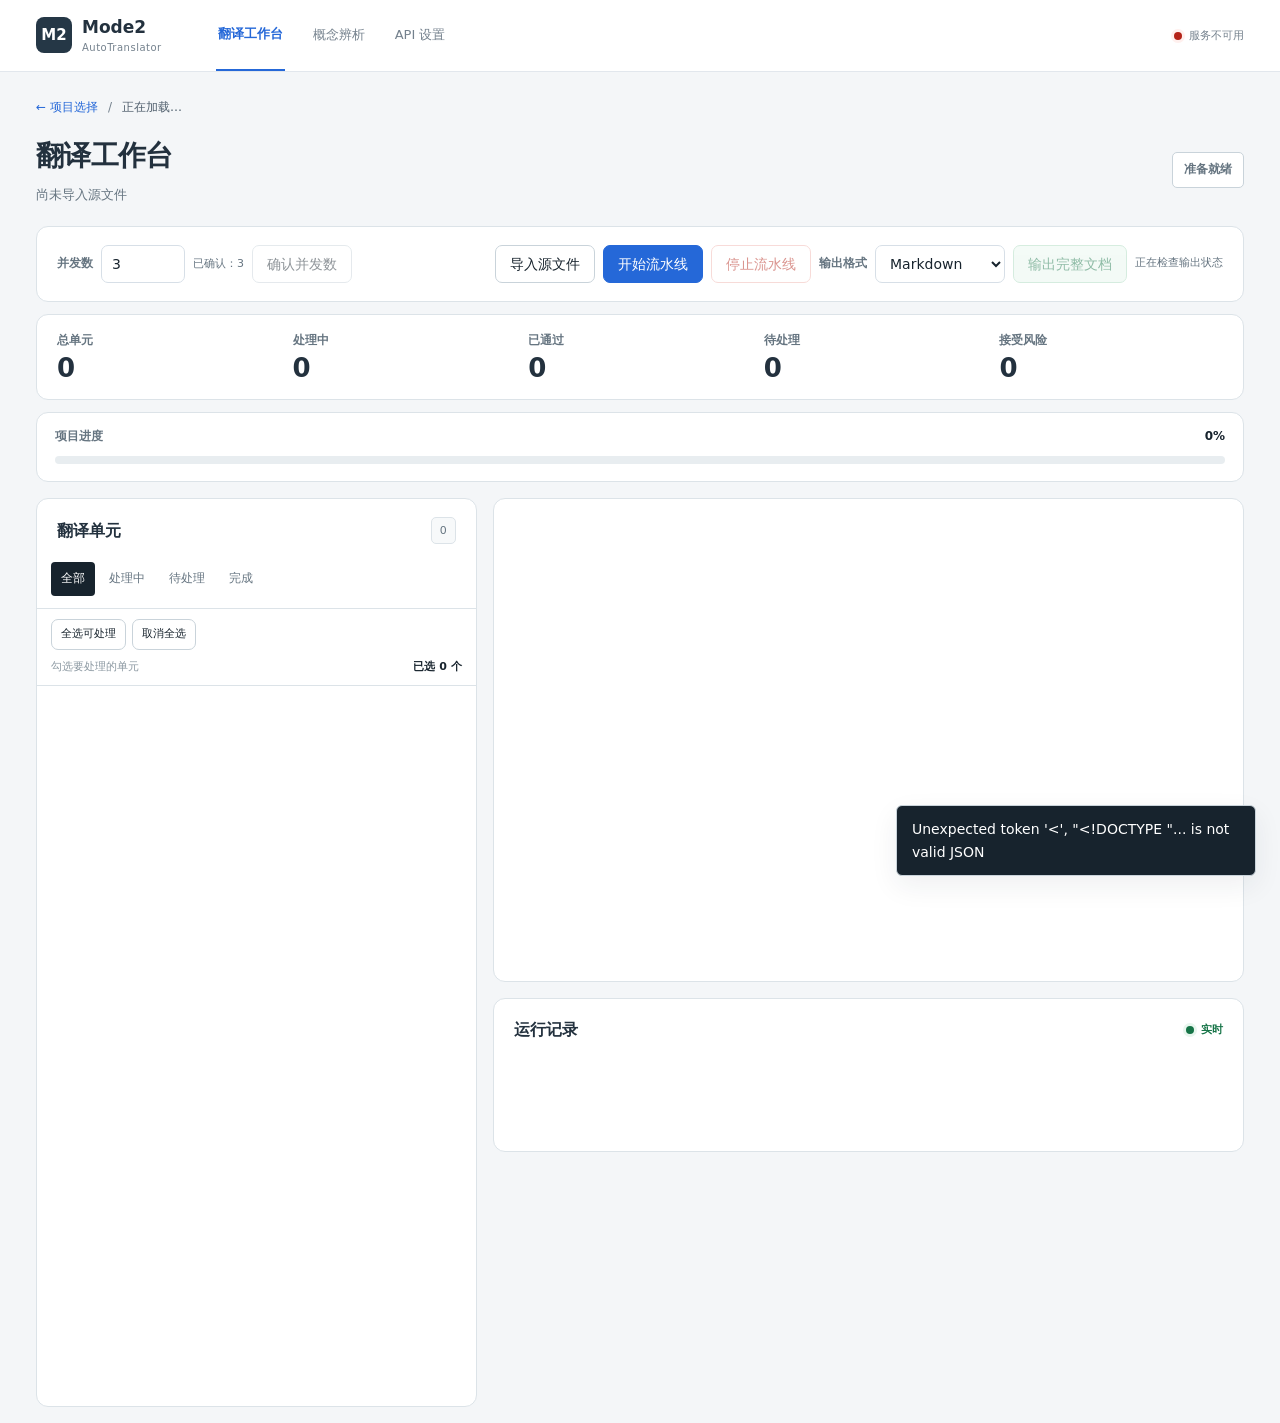
==== static/index.html @ ea9eeffa "Prepare clean public source distribution" ====
<!doctype html>
<html lang="zh-CN">
<head>
  <meta charset="utf-8">
  <meta name="viewport" content="width=device-width, initial-scale=1">
  <title>翻译工作台 · Mode2 AutoTranslator</title>
  <link rel="stylesheet" href="/static/styles.css?v=20260924-pdf-character-recovery-r1">
  <link rel="stylesheet" href="/static/shell.css?v=20260910-workbench-unify-r3">
  <script src="/static/quality.js?v=20260920-omitted-count-r1" defer></script>
  <script src="/static/app.js?v=20260924-pdf-character-recovery-r1" defer></script>
</head>
<body class="workbench-page">
  <div class="app-shell">
    <header class="topbar">
      <a class="brand" href="/" title="返回项目选择">
        <span class="brand-mark">M2</span>
        <span>Mode2<span class="brand-sub">AutoTranslator</span></span>
      </a>
      <nav class="app-nav" aria-label="工作区导航">
        <a id="workbenchNavLink" class="active" aria-current="page" href="/editor">翻译工作台</a>
        <a id="qualityEntryLink" href="/quality">概念辨析</a>
        <a href="/settings">API 设置</a>
      </nav>
      <span class="connection-state" role="status">
        <span id="connectionDot" class="status-dot"></span>
        <span id="connectionText">正在连接</span>
      </span>
    </header>

    <main>
      <div class="breadcrumb"><a href="/">← 项目选择</a><span>/</span><strong id="projectBreadcrumb">正在加载…</strong></div>

      <div class="page-heading">
        <div>
          <h1>翻译工作台</h1>
          <p id="projectSource" class="project-source">尚未导入源文件</p>
          <p id="draftStatus" class="draft-status" role="status" aria-live="polite" hidden></p>
        </div>
        <div id="runBadge" class="run-badge ready">准备就绪</div>
      </div>

      <section class="control-strip panel" aria-label="翻译控制">
        <div class="control-row">
          <div class="concurrency-control">
            <label class="inline-field" for="concurrencyInput">并发数</label>
            <input id="concurrencyInput" type="number" min="1" step="1" value="3">
            <span id="concurrencyStatus" class="concurrency-status" role="status" aria-live="polite">已确认：3</span>
            <button id="confirmConcurrencyButton" class="button secondary" type="button" disabled>确认并发数</button>
          </div>
          <div class="control-actions">
            <button id="importButton" class="button secondary">导入源文件</button>
            <input id="sourceFileInput" type="file" accept=".pdf,.epub,.md,.markdown,.txt" hidden>
            <button id="startButton" class="button primary">开始流水线</button>
            <button id="stopButton" class="button danger" disabled>停止流水线</button>
            <label class="inline-field" for="outputFormatSelect">输出格式</label>
            <select id="outputFormatSelect">
              <option value="markdown">Markdown</option>
              <option value="text">TXT</option>
              <option value="pdf">PDF</option>
              <option value="epub">EPUB</option>
            </select>
            <button id="exportButton" class="button success" disabled>输出完整文档</button>
            <span id="outputStatusText" class="output-status-text" aria-live="polite">正在检查输出状态</span>
          </div>
        </div>
        <div id="glyphPrecheck" class="glyph-precheck" role="status" aria-live="polite" hidden>
          <span id="glyphPrecheckText"></span>
          <button id="glyphRepairButton" class="button secondary" type="button" hidden>批量重译可修复单元</button>
        </div>
        <p id="pipelineStopNotice" class="pipeline-stop-notice" role="status" aria-live="polite" hidden></p>
      </section>

      <section class="stats-strip panel" aria-label="项目统计">
        <div class="stat"><span>总单元</span><strong id="metricTotal">0</strong></div>
        <div class="stat"><span>处理中</span><strong id="metricActive">0</strong></div>
        <div class="stat"><span>已通过</span><strong id="metricPassed">0</strong></div>
        <div class="stat"><span>待处理</span><strong id="metricNeedsAction">0</strong></div>
        <div class="stat"><span>接受风险</span><strong id="metricAccepted">0</strong></div>
      </section>

      <section class="progress-section panel" aria-label="项目进度">
        <div class="progress-header">
          <span>项目进度</span>
          <strong id="progressText">0%</strong>
        </div>
        <div class="progress-track"><div id="progressBar" class="progress-bar"></div></div>
      </section>

      <section class="workspace-grid">
        <aside class="unit-panel panel">
          <div class="panel-heading">
            <div>
              <h2>翻译单元</h2>
            </div>
            <span id="unitCount" class="count-pill">0</span>
          </div>
          <div class="filter-tabs" role="tablist">
            <button class="filter-tab active" data-filter="all">全部</button>
            <button class="filter-tab" data-filter="active">处理中</button>
            <button class="filter-tab" data-filter="needs_action">待处理</button>
            <button class="filter-tab" data-filter="done">完成</button>
          </div>
          <div class="unit-selection-tools">
            <div class="selection-actions">
              <button id="selectAllButton" class="button secondary" type="button">全选可处理</button>
              <button id="clearSelectionButton" class="button secondary" type="button">取消全选</button>
            </div>
            <div class="selection-meta"><span id="selectionHint">勾选要处理的单元</span><strong id="selectedCount">已选 0 个</strong></div>
          </div>
          <div id="unitList" class="unit-list"></div>
        </aside>

        <section class="detail-column">
          <article id="detailPanel" class="detail-panel panel"></article>
          <article class="events-panel panel">
            <div class="panel-heading compact-heading">
              <div>
                <h2>运行记录</h2>
              </div>
              <span class="live-label"><span class="live-dot"></span>实时</span>
            </div>
            <div id="eventList" class="event-list"></div>
          </article>
        </section>
      </section>
    </main>
  </div>

  <dialog id="unitActionDialog" class="unit-action-dialog" aria-labelledby="unitActionDialogTitle" aria-describedby="unitActionDialogMessage">
    <form method="dialog">
      <h2 id="unitActionDialogTitle">确认操作</h2>
      <p id="unitActionDialogMessage"></p>
      <div id="unitActionDialogOptions" class="unit-action-dialog-options"></div>
    </form>
  </dialog>

  <div id="toast" class="toast" role="status" aria-live="polite"></div>
</body>
</html>
---- static/styles.css ----
:root {
  --canvas: #f2f5f7;
  --surface: #ffffff;
  --surface-muted: #f7f9fa;
  --ink: #17232d;
  --muted: #667581;
  --faint: #8b98a1;
  --line: #dce3e8;
  --line-strong: #c9d3da;
  --blue: #1f6feb;
  --blue-soft: #e9f1ff;
  --teal: #0f766e;
  --teal-soft: #e6f5f2;
  --green: #167447;
  --green-soft: #e8f6ee;
  --red: #b42318;
  --red-soft: #fff0ee;
  --amber: #a15c06;
  --amber-soft: #fff5df;
  --shadow: 0 10px 28px rgba(26, 44, 57, 0.07);
}

/* Unit-level concept tools live inside the detail panel; the full scanner and
   reviewer remain on /quality via the shared top bar. */
.quality-unit-tools { margin-top: 14px; border-top: 1px solid var(--line); padding-top: 12px; }
.quality-unit-tools summary { cursor: pointer; color: var(--muted); font-size: 12px; }
.quality-unit-tools > div, .quality-unit-tools > p { margin-top: 12px; }

* { box-sizing: border-box; }

body {
  margin: 0;
  background: var(--canvas);
  color: var(--ink);
  font-family: Inter, ui-sans-serif, system-ui, -apple-system, BlinkMacSystemFont, "Segoe UI", sans-serif;
  font-size: 14px;
}

button, input, textarea, select { font: inherit; }
button { cursor: pointer; }

.app-shell { min-height: 100vh; }

.topbar {
  min-height: 70px;
  padding: 0 32px;
  display: flex;
  align-items: center;
  justify-content: space-between;
  gap: 20px;
  background: var(--surface);
  border-bottom: 1px solid var(--line);
}

.brand-lockup, .topbar-status, .control-row, .control-actions, .section-heading,
.panel-heading, .progress-header, .live-label {
  display: flex;
  align-items: center;
}

.brand-lockup { gap: 11px; }
.brand-mark {
  width: 38px;
  height: 38px;
  display: grid;
  place-items: center;
  border-radius: 7px;
  background: var(--ink);
  color: white;
  font-weight: 800;
  letter-spacing: 0;
}
.brand-name { font-weight: 750; letter-spacing: 0; }
.brand-meta, .metric-note { color: var(--muted); font-size: 12px; margin-top: 3px; }
.topbar-status { gap: 8px; color: var(--muted); font-size: 12px; }
.status-dot, .live-dot {
  width: 8px;
  height: 8px;
  border-radius: 50%;
  background: var(--green);
  box-shadow: 0 0 0 3px var(--green-soft);
}
.status-dot.offline { background: var(--red); box-shadow: 0 0 0 3px var(--red-soft); }
.protocol-tag, .count-pill {
  padding: 4px 8px;
  border-radius: 5px;
  background: var(--surface-muted);
  border: 1px solid var(--line);
  color: var(--muted);
  font-size: 11px;
}

main { max-width: 1480px; margin: 0 auto; padding: 28px 32px 44px; }
.control-strip { padding-bottom: 24px; }
.section-heading, .panel-heading { justify-content: space-between; gap: 16px; }
.eyebrow {
  margin: 0 0 7px;
  color: var(--faint);
  font-size: 10px;
  font-weight: 800;
  letter-spacing: 0.12em;
}
h1, h2, h3, p { margin-top: 0; }
h1 { margin-bottom: 0; font-size: 28px; letter-spacing: 0; }
h2 { margin-bottom: 0; font-size: 16px; letter-spacing: 0; }
h3 { margin-bottom: 0; font-size: 13px; }
.draft-status { margin: 6px 0 0; color: var(--red); font-size: 12px; font-weight: 750; }
.draft-status.has-drafts { display: block; }
.run-badge {
  padding: 7px 11px;
  border: 1px solid var(--line-strong);
  border-radius: 5px;
  color: var(--muted);
  background: var(--surface);
  font-size: 12px;
  font-weight: 700;
}
.run-badge.running { color: var(--blue); border-color: #a9c8fa; background: var(--blue-soft); }
.run-badge.stopping { color: var(--amber); border-color: #f0d29a; background: var(--amber-soft); }
.run-badge.cancelled { color: var(--muted); border-color: var(--line-strong); background: var(--surface-muted); }
.run-badge.needs_action { color: var(--red); border-color: #f0b5af; background: var(--red-soft); }
.run-badge.completed { color: var(--green); border-color: #a9d9bd; background: var(--green-soft); }
.control-row { gap: 12px; margin-top: 24px; flex-wrap: wrap; }
.control-actions { gap: 8px; margin-left: auto; flex-wrap: wrap; }
.concurrency-control { display: flex; align-items: flex-end; gap: 8px; flex-wrap: wrap; }
.concurrency-status { color: var(--muted); font-size: 11px; font-weight: 400; white-space: nowrap; }
.concurrency-status.dirty { color: var(--red); font-weight: 700; }
.pipeline-stop-notice {
  max-width: 310px;
  padding: 8px 10px;
  border: 1px solid #f0d29a;
  border-radius: 5px;
  color: #8a5a00;
  background: var(--amber-soft);
  font-size: 12px;
  font-weight: 700;
  line-height: 1.35;
}
.output-status-text { max-width: 240px; color: var(--muted); font-size: 11px; line-height: 1.35; }
.field { display: grid; gap: 7px; color: var(--muted); font-size: 12px; font-weight: 650; }
input, textarea, select {
  width: 100%;
  border: 1px solid var(--line-strong);
  border-radius: 5px;
  background: var(--surface);
  color: var(--ink);
  outline: none;
}
input, select { height: 36px; padding: 0 10px; }
textarea { padding: 11px 12px; line-height: 1.6; resize: vertical; }
input:focus, textarea:focus, select:focus { border-color: var(--blue); box-shadow: 0 0 0 3px var(--blue-soft); }
.button {
  min-height: 36px;
  padding: 0 14px;
  border: 1px solid transparent;
  border-radius: 5px;
  font-weight: 700;
  white-space: nowrap;
  transition: background-color 150ms ease, border-color 150ms ease, color 150ms ease, opacity 150ms ease, transform 100ms ease, box-shadow 150ms ease;
}
.button.primary { color: white; background: var(--blue); border-color: var(--blue); }
.button.primary:hover:not(:disabled) { background: #155dcc; }
.button.secondary { color: var(--ink); background: var(--surface); border-color: var(--line-strong); }
.button.secondary:hover:not(:disabled) { border-color: var(--blue); color: var(--blue); }
.button.danger { color: var(--red); background: var(--surface); border-color: #f0b5af; }
.button.danger:hover:not(:disabled) { background: var(--red-soft); }
.button.success { color: var(--green); background: var(--green-soft); border-color: #a9d9bd; }
.button:disabled { opacity: 0.48; cursor: not-allowed; }
.button:active:not(:disabled) { transform: scale(0.98); }
.button.blocked-draft { opacity: 0.48; }

.metrics-grid {
  display: grid;
  grid-template-columns: repeat(5, minmax(0, 1fr));
  gap: 12px;
}
.metric-card, .panel, .progress-section {
  background: var(--surface);
  border: 1px solid var(--line);
  border-radius: 7px;
  box-shadow: var(--shadow);
}
.metric-card { min-height: 112px; padding: 17px 18px; border-top: 3px solid var(--line-strong); }
.metric-card.accent-blue { border-top-color: var(--blue); }
.metric-card.accent-green { border-top-color: var(--green); }
.metric-card.accent-red { border-top-color: var(--red); }
.metric-card.accent-amber { border-top-color: var(--amber); }
.metric-label { color: var(--muted); font-size: 12px; font-weight: 700; }
.metric-card strong { display: block; margin-top: 8px; font-size: 28px; line-height: 1; }
.progress-section { margin-top: 12px; padding: 14px 18px 17px; box-shadow: none; }
.progress-header { justify-content: space-between; color: var(--muted); font-size: 12px; font-weight: 700; }
.progress-header strong { color: var(--ink); }
.progress-track { height: 8px; margin-top: 10px; overflow: hidden; background: #e8edf0; border-radius: 99px; }
.progress-bar { height: 100%; width: 0; background: var(--teal); border-radius: inherit; transition: width 240ms ease; }

.workspace-grid { display: grid; grid-template-columns: minmax(330px, 0.88fr) minmax(0, 1.5fr); gap: 16px; margin-top: 16px; align-items: start; }
.panel { overflow: hidden; }
.unit-panel {
  min-height: 640px;
  display: flex;
  flex-direction: column;
}
.panel-heading { padding: 18px 20px; }
.compact-heading { padding-bottom: 14px; }
.filter-tabs { display: flex; gap: 4px; padding: 0 14px 12px; border-bottom: 1px solid var(--line); overflow-x: auto; }
.filter-tab { padding: 7px 10px; border: 0; border-radius: 4px; background: transparent; color: var(--muted); font-size: 12px; white-space: nowrap; }
.filter-tab.active { background: var(--ink); color: white; }
.unit-selection-tools { padding: 10px 14px; border-bottom: 1px solid var(--line); }
.selection-actions { display: flex; gap: 6px; }
.selection-actions .button { min-height: 31px; padding: 0 9px; font-size: 11px; }
.selection-meta { display: flex; align-items: center; justify-content: space-between; gap: 8px; margin-top: 8px; color: var(--faint); font-size: 11px; }
.selection-meta strong { color: var(--ink); font-size: 11px; }
.unit-list {
  height: 720px;
  min-height: 0;
  max-height: 720px;
  padding: 8px;
  overflow-x: hidden;
  overflow-y: auto;
  contain: layout paint;
}
.unit-card {
  width: 100%;
  display: block;
  margin-bottom: 7px;
  padding: 13px 13px 12px;
  text-align: left;
  border: 1px solid transparent;
  border-radius: 6px;
  background: var(--surface-muted);
  color: var(--ink);
  cursor: pointer;
}
.unit-card:focus-visible { outline: 3px solid var(--blue-soft); border-color: var(--blue); }
.unit-card:hover { border-color: var(--line-strong); background: #f4f7f8; }
.unit-card.selected { border-color: var(--blue); background: var(--blue-soft); }
.unit-card-top, .unit-card-footer { display: flex; align-items: center; justify-content: space-between; gap: 9px; }
.unit-selection-pair { display: inline-flex; align-items: center; gap: 5px; flex: 0 0 auto; }
.unit-card-footer-meta { display: inline-flex; align-items: center; gap: 9px; min-width: 0; }
.unit-card-top strong { margin-right: auto; font-size: 12px; }
.unit-select { display: flex; align-items: center; flex: 0 0 auto; cursor: pointer; }
.unit-select input { width: 16px; height: 16px; margin: 0; accent-color: var(--blue); cursor: pointer; }
.unit-select input:disabled { cursor: not-allowed; }
.unit-preview { margin: 9px 0; color: var(--muted); font-size: 12px; line-height: 1.5; display: -webkit-box; -webkit-box-orient: vertical; -webkit-line-clamp: 2; overflow: hidden; }
.unit-card-footer { color: var(--faint); font-size: 11px; }
.status-label { font-size: 11px; font-weight: 750; }
.status-label.pending { color: var(--muted); }
.status-label.waiting_translation, .status-label.waiting_review { color: var(--amber); }
.status-label.translating, .status-label.reviewing { color: var(--blue); }
.status-label.passed { color: var(--green); }
.status-label.user_modified { color: var(--red); }
.status-label.needs_action { color: var(--red); }
.status-label.accepted_risk { color: var(--amber); }
.status-label.cancelled { color: var(--muted); }
.unit-alert { color: var(--red); }
.draft-alert { font-weight: 750; }
.sr-only { position: absolute; width: 1px; height: 1px; padding: 0; margin: -1px; overflow: hidden; clip: rect(0, 0, 0, 0); white-space: nowrap; border: 0; }
.detail-column { display: grid; gap: 16px; }
.detail-panel { min-height: 484px; }
.detail-content { padding: 0 20px 20px; }
.detail-title-row { display: flex; align-items: flex-start; justify-content: space-between; gap: 16px; }
.detail-title-row > div { min-width: 0; flex: 1 1 auto; }
.detail-title-row h2 { font-size: 20px; }
.hash-line { display: flex; align-items: baseline; justify-content: space-between; flex-wrap: wrap; gap: 8px 12px; min-width: 0; margin: 8px 0 20px; color: var(--faint); font-family: ui-monospace, SFMono-Regular, Menlo, monospace; font-size: 11px; }
.hash-label { min-width: 0; flex: 1 1 auto; overflow-wrap: anywhere; }
.inline-state { display: inline-block; flex: 0 0 auto; margin-left: auto; font-family: inherit; font-weight: 750; white-space: nowrap; }
.inline-state.risk, .inline-state.manual { color: var(--red); }
.text-columns { display: grid; grid-template-columns: repeat(2, minmax(0, 1fr)); gap: 12px; }
.text-box { min-height: 164px; padding: 14px; border: 1px solid var(--line); border-radius: 6px; background: var(--surface-muted); }
.text-box h3 { margin-bottom: 10px; color: var(--muted); font-size: 11px; text-transform: uppercase; letter-spacing: 0.06em; }
.text-box p { margin: 0; white-space: pre-wrap; line-height: 1.7; }
.translation-box { border-left: 3px solid var(--teal); }
.translation-box textarea { min-height: 210px; overflow-y: hidden; }
.editor-draft-hint { margin: 8px 0 0; color: var(--faint); font-size: 11px; }
.editor-draft-hint.dirty { color: var(--red); font-weight: 700; }
.issue-section { margin-top: 18px; }
.issue-section h3 { margin-bottom: 9px; color: var(--red); }
.issue-card { padding: 11px 12px; margin-bottom: 7px; border: 1px solid #f0b5af; border-left: 3px solid var(--red); border-radius: 5px; background: var(--red-soft); }
.issue-card.warning { border-color: #f0d29a; border-left-color: var(--amber); background: var(--amber-soft); }
.issue-card strong { display: block; font-size: 12px; }
.issue-card p { margin: 5px 0 0; color: var(--muted); font-size: 12px; line-height: 1.5; }
.issue-card .issue-suggestion { color: var(--ink); }
.issue-card .issue-suggestion strong { display: inline; margin-right: 5px; color: var(--red); }
.unit-action-bar {
  display: grid;
  grid-template-columns: max-content minmax(220px, 1fr) max-content;
  align-items: center;
  gap: 12px;
  min-height: 54px;
  margin: 18px 0;
}
.action-group { display: flex; align-items: center; gap: 8px; min-width: 0; }
.action-group-left { justify-content: flex-start; }
.action-group-edit {
  justify-content: flex-start;
  min-height: 36px;
  opacity: 0;
  transform: translateY(4px) scale(0.98);
  pointer-events: none;
  transition: opacity 150ms ease-in, transform 150ms ease-in;
}
.action-group-edit.is-visible {
  opacity: 1;
  transform: translateY(0) scale(1);
  pointer-events: auto;
  transition-duration: 180ms;
  transition-timing-function: cubic-bezier(0.2, 0.8, 0.2, 1);
}
.action-group-edit.is-hidden { pointer-events: none; }
.edit-dirty-hint { color: var(--red); font-size: 11px; font-weight: 700; white-space: nowrap; }
.action-group-final { justify-content: flex-end; min-width: 0; }
.action-final { min-width: 118px; }
.action-review { min-width: 132px; }
.action-label-slot { position: relative; display: inline-block; min-width: 100%; min-height: 1.2em; }
.action-label { display: block; transition: opacity 170ms ease, transform 170ms ease; }
.action-label-dirty { position: absolute; inset: 0; opacity: 0; transform: translateY(3px); pointer-events: none; }
.action-review.is-dirty .action-label-clean { opacity: 0; transform: translateY(-3px); }
.action-review.is-dirty .action-label-dirty { opacity: 1; transform: translateY(0); }
.unit-action-dialog { width: min(460px, calc(100vw - 32px)); padding: 0; border: 1px solid var(--line); border-radius: 7px; background: var(--surface); color: var(--ink); box-shadow: var(--shadow); }
.unit-action-dialog::backdrop { background: rgba(23, 35, 45, 0.28); }
.unit-action-dialog form { display: grid; gap: 14px; padding: 22px; }
.unit-action-dialog h2 { margin: 0; font-size: 17px; }
.unit-action-dialog p { margin: 0; color: var(--muted); line-height: 1.6; }
.unit-action-dialog-options { display: flex; justify-content: flex-end; gap: 8px; flex-wrap: wrap; }
.success-state, .waiting-state, .empty-state { display: grid; place-items: center; min-height: 380px; padding: 30px; text-align: center; color: var(--muted); }
.success-state strong, .waiting-state strong { display: block; margin-bottom: 8px; color: var(--ink); font-size: 18px; }
.state-icon { width: 42px; height: 42px; display: grid; place-items: center; margin: 0 auto 14px; border-radius: 50%; font-size: 22px; font-weight: 800; }
.state-icon.success { color: var(--green); background: var(--green-soft); }
.state-icon.warning { color: var(--red); background: var(--red-soft); }
.result-banner { display: flex; align-items: center; gap: 12px; padding: 12px 14px; margin-bottom: 12px; border: 1px solid var(--line); border-radius: 6px; }
.result-banner .state-icon { flex: 0 0 auto; margin: 0; width: 34px; height: 34px; font-size: 18px; }
.result-banner strong, .result-banner span { display: block; }
.result-banner strong { margin-bottom: 3px; color: var(--ink); font-size: 13px; }
.result-banner span { color: var(--muted); font-size: 12px; }
.result-banner.success { border-color: #a9d9bd; background: var(--green-soft); }
.result-banner.warning { border-color: #f0d29a; background: var(--amber-soft); }
.events-panel { min-height: 154px; }
.live-label { gap: 7px; color: var(--green); font-size: 11px; font-weight: 700; }
.event-list { max-height: 235px; padding: 0 20px 15px; overflow-y: auto; }
.event-row { display: grid; grid-template-columns: 76px 1fr; gap: 12px; padding: 9px 0; border-top: 1px solid var(--line); }
.event-time { color: var(--faint); font-family: ui-monospace, SFMono-Regular, Menlo, monospace; font-size: 10px; }
.event-message { color: var(--muted); font-size: 12px; line-height: 1.45; }
.event-message strong { color: var(--ink); }
.empty-list { padding: 35px 16px; text-align: center; color: var(--faint); font-size: 12px; }

.toast { position: fixed; right: 24px; bottom: 24px; max-width: 360px; padding: 12px 15px; border: 1px solid var(--line-strong); border-radius: 6px; background: var(--ink); color: white; box-shadow: var(--shadow); opacity: 0; transform: translateY(10px); pointer-events: none; transition: 180ms ease; }
.toast.visible { opacity: 1; transform: translateY(0); }

@media (max-width: 1080px) {
  .metrics-grid { grid-template-columns: repeat(3, minmax(0, 1fr)); }
  .metric-card { min-height: 100px; }
  .workspace-grid { grid-template-columns: minmax(290px, 0.8fr) minmax(0, 1.2fr); }
}

@media (max-width: 820px) {
  .topbar { padding: 14px 18px; align-items: flex-start; }
  .topbar-status { flex-wrap: wrap; justify-content: flex-end; }
  main { padding: 22px 16px 32px; }
  .control-actions { width: 100%; margin-left: 0; }
  .control-actions .button { flex: 1; }
  .workspace-grid { grid-template-columns: 1fr; }
  .unit-panel { min-height: 0; }
  .unit-list { height: 360px; max-height: 360px; }
}

@media (max-width: 560px) {
  .brand-meta, .protocol-tag { display: none; }
  .topbar-status { font-size: 11px; }
  h1 { font-size: 23px; }
  .metrics-grid { grid-template-columns: repeat(2, minmax(0, 1fr)); }
  .metric-card:last-child { grid-column: span 2; }
  .control-row { align-items: flex-start; }
  .concurrency-control { width: 100%; }
  .control-actions .button { flex: 1 1 100%; }
  .text-columns { grid-template-columns: 1fr; }
  .detail-content, .panel-heading { padding-left: 15px; padding-right: 15px; }
  .event-list { padding-left: 15px; padding-right: 15px; }
  .event-row { grid-template-columns: 62px 1fr; gap: 8px; }
  .toast { right: 14px; bottom: 14px; left: 14px; max-width: none; }
  .unit-action-bar { grid-template-columns: 1fr; gap: 10px; }
  .action-group-left, .action-group-edit, .action-group-final { justify-content: flex-start; flex-wrap: wrap; }
  .action-group-final { justify-content: flex-end; }
  .action-group-edit { min-height: 36px; }
}

@media (prefers-reduced-motion: reduce) {
  .button,
  .action-group-edit,
  .action-label,
  .toast { transition-duration: 1ms; }
  .button:active:not(:disabled) { transform: none; }
  .action-group-edit,
  .action-group-edit.is-visible,
  .action-review.is-dirty .action-label-clean,
  .action-review.is-dirty .action-label-dirty { transform: none; }
}

.quality-section-note {
  margin: 0;
  font-size: 12px;
  color: var(--muted);
}

.quality-reference-empty {
  margin: 0;
  font-size: 13px;
  color: var(--muted);
}

.quality-reference-list,
.quality-suggestion-list {
  list-style: none;
  margin: 0;
  padding: 0;
  display: flex;
  flex-direction: column;
  gap: 8px;
}

.quality-reference-list li {
  background: var(--surface-muted);
  border: 1px solid var(--line);
  border-radius: 6px;
  padding: 8px 10px;
  font-size: 13px;
}

.quality-reference-list li p {
  margin: 4px 0 0 0;
}

.quality-card-meta {
  margin: 4px 0 0 0;
  font-size: 12px;
  color: var(--muted);
}

.quality-suggestion-list li {
  background: var(--surface-muted);
  border: 1px solid var(--line);
  border-radius: 6px;
  padding: 8px 10px;
  font-size: 13px;
}

.quality-suggestion-list li p {
  margin: 4px 0 0 0;
}

.quality-reference-cards {
  margin: 4px 0 0 0;
  padding-left: 18px;
}

.quality-reference-cards li {
  margin: 4px 0;
}

.quality-reference-cards li p {
  margin: 2px 0;
}

/* Workbench page: adopt the concept page's shell without leaking its
   scanner/reviewer list and button styles. Page-scoped so projects/settings
   keep their current look. */
.workbench-page .control-strip { padding: 18px 20px; margin-bottom: 12px; }
.workbench-page .control-strip .control-row { margin-top: 0; }
/* Single-line control row: labels sit beside their controls, so every button,
   input and select shares one height and one baseline (the concept page's
   inline .advanced-fields pattern). */
.workbench-page .control-strip .control-row,
.workbench-page .control-strip .control-actions,
.workbench-page .control-strip .concurrency-control { align-items: center; flex-wrap: wrap; }
.workbench-page .control-strip .inline-field { color: var(--muted); font-size: 12px; font-weight: 650; white-space: nowrap; }
.workbench-page .control-strip .button,
.workbench-page .control-strip input,
.workbench-page .control-strip select { height: 38px; min-height: 38px; }
.workbench-page .control-strip input,
.workbench-page .control-strip select { width: auto; font-size: 14px; font-weight: 400; }
.workbench-page .control-strip #concurrencyInput { width: 84px; }
.workbench-page .control-strip #outputFormatSelect { min-width: 130px; }
.workbench-page .control-strip .pipeline-stop-notice { margin: 12px 0 0; }
.workbench-page .stats-strip {
  display: grid;
  grid-template-columns: repeat(5, minmax(0, 1fr));
  gap: 12px;
  padding: 16px 20px;
  margin-bottom: 12px;
}
.workbench-page .stat { display: flex; flex-direction: column; gap: 4px; min-width: 0; }
.workbench-page .stat span { color: var(--muted); font-size: 12px; font-weight: 650; }
.workbench-page .stat strong { font-size: 26px; line-height: 1.1; }
.workbench-page .progress-section { margin: 0 0 16px; }
.workbench-page .workspace-grid { margin-top: 0; }
.workbench-page .panel { border-radius: 12px; box-shadow: none; }
.workbench-page .page-heading { margin-bottom: 20px; }
.workbench-page .project-source { margin: 6px 0 0; color: var(--muted); font-size: 13px; }
.workbench-page .button { border-radius: 7px; font-weight: 550; }
.workbench-page .button.primary { background: #2568d8; border-color: #2568d8; }
.workbench-page .button.primary:hover:not(:disabled) { background: #1959c2; border-color: #1959c2; }
.workbench-page input, .workbench-page select, .workbench-page textarea { border-radius: 7px; border-color: #d7dfe7; }
.workbench-page .quality-unit-tools > ul { margin-top: 10px; }
.workbench-page .quality-unit-tools > button { margin-top: 10px; }

/* Bounded model-repair rounds: per-kind current round, latest controlled
   reason, and the final successful round. A valid FAIL stays "完成：不通过". */
.model-repair { display: flex; flex-wrap: wrap; gap: 8px; margin-top: 10px; }
.model-repair-item {
  display: flex;
  flex-direction: column;
  gap: 2px;
  min-width: 0;
  max-width: 100%;
  padding: 6px 10px;
  border: 1px solid var(--line);
  border-radius: 7px;
  background: var(--surface-muted);
  font-size: 12px;
}
.model-repair-item strong { font-weight: 650; color: var(--ink); }
.model-repair-item.running,
.model-repair-item.repairing { border-color: #bfd3f5; background: var(--blue-soft); }
.model-repair-item.succeeded { border-color: #b7dfc9; background: var(--green-soft); }
.model-repair-item.failed { border-color: #f0c2bc; background: var(--red-soft); }
.model-repair-item.cancelled { opacity: 0.75; }
.model-repair-detail { color: var(--muted); overflow-wrap: anywhere; }

/* Pre-export font and text checks, with one explicit batch-repair action. */
.glyph-precheck {
  margin: 12px 0 0;
  padding: 8px 10px;
  border: 1px solid var(--amber);
  border-radius: 7px;
  background: var(--amber-soft);
  color: var(--amber);
  font-size: 12px;
  line-height: 1.6;
  overflow-wrap: anywhere;
  align-items: center;
  flex-wrap: wrap;
  gap: 8px 12px;
}
.glyph-precheck:not([hidden]) { display: flex; }
.glyph-precheck #glyphPrecheckText { flex: 1 1 440px; min-width: 0; }
.glyph-precheck #glyphRepairButton { flex: 0 0 auto; }
.glyph-precheck.blocking { border-color: #f0c2bc; background: var(--red-soft); color: var(--red); }

@media (max-width: 1080px) {
  .workbench-page .stats-strip { grid-template-columns: repeat(3, minmax(0, 1fr)); }
}

@media (max-width: 560px) {
  .workbench-page .stats-strip { grid-template-columns: repeat(2, minmax(0, 1fr)); padding: 14px 15px; }
  .workbench-page .stat strong { font-size: 22px; }
}
---- static/shell.css ----
/* Shared top bar and page frame for the workbench (/editor) and concept (/quality) pages.
   Loaded last on both pages so the two share one verified visual shell.
   Intentionally limited to the top bar and page frame; page-specific panels stay in
   styles.css / quality-page.css and must not leak into each other. */
:root {
  --shell-bg: #f4f6f8;
  --shell-ink: #23313e;
  --shell-muted: #74818d;
  --shell-line: #e2e7ed;
  --shell-blue: #2568d8;
}

body {
  margin: 0;
  background: var(--shell-bg);
  color: var(--shell-ink);
  font: 14px/1.6 "Segoe UI", "Microsoft YaHei", system-ui, -apple-system, sans-serif;
}

.topbar {
  height: 72px;
  background: #fff;
  border-bottom: 1px solid var(--shell-line);
  display: flex;
  align-items: center;
  padding: 0 36px;
  gap: 54px;
}
.brand {
  display: flex;
  align-items: center;
  gap: 10px;
  text-decoration: none;
  color: var(--shell-ink);
  font-size: 17px;
  font-weight: 700;
  line-height: 1.2;
}
.brand-mark {
  height: 36px;
  width: 36px;
  display: grid;
  place-items: center;
  background: #253746;
  color: #fff;
  border-radius: 8px;
  font-size: 15px;
}
.brand-sub {
  display: block;
  font-size: 10px;
  letter-spacing: 0.5px;
  font-weight: 400;
  margin-top: 4px;
  color: var(--shell-muted);
}
.app-nav {
  height: 100%;
  display: flex;
  gap: 26px;
  align-items: center;
  min-width: 0;
}
.app-nav a {
  border: none;
  border-radius: 0;
  background: none;
  padding: 24px 2px;
  font-size: 13px;
  color: var(--shell-muted);
  height: 100%;
  display: inline-flex;
  align-items: center;
  white-space: nowrap;
  text-decoration: none;
}
.app-nav a.active {
  color: var(--shell-blue);
  border-bottom: 2px solid var(--shell-blue);
  font-weight: 650;
}
.connection-state {
  margin-left: auto;
  display: flex;
  align-items: center;
  gap: 7px;
  font-size: 11px;
  color: var(--shell-muted);
  white-space: nowrap;
}
.status-dot {
  width: 8px;
  height: 8px;
  border-radius: 50%;
  background: #23715b;
  box-shadow: 0 0 0 3px #e6f5ee;
  flex: 0 0 auto;
}
.status-dot.offline {
  background: #b42318;
  box-shadow: 0 0 0 3px #fff0ee;
}

main {
  max-width: 1440px;
  width: 100%;
  padding: 26px 36px 16px;
  margin: auto;
}
.breadcrumb {
  font-size: 12px;
  color: var(--shell-muted);
  display: flex;
  gap: 10px;
  align-items: center;
  margin-bottom: 17px;
}
.breadcrumb a {
  color: var(--shell-blue);
  text-decoration: none;
}
.breadcrumb a:hover {
  text-decoration: underline;
}
.breadcrumb strong {
  color: #51606e;
  font-weight: 500;
}
.page-heading {
  display: flex;
  justify-content: space-between;
  align-items: center;
  gap: 16px;
  margin-bottom: 23px;
}
.page-heading h1 {
  font-size: 28px;
  letter-spacing: -0.7px;
  font-weight: 650;
  margin: 0;
}
.page-heading p {
  margin: 6px 0 0;
  color: var(--shell-muted);
  font-size: 13px;
}

@media (max-width: 800px) {
  .topbar {
    gap: 20px;
    height: auto;
    min-height: 66px;
    flex-wrap: wrap;
    padding: 14px 20px;
    row-gap: 12px;
  }
  .app-nav {
    order: 3;
    width: 100%;
    gap: 24px;
  }
  .app-nav a {
    padding: 6px 0;
  }
  .brand-sub {
    display: none;
  }
  .connection-state {
    font-size: 10px;
    max-width: 190px;
  }
  main {
    padding: 20px;
  }
  .page-heading {
    align-items: flex-start;
  }
  .page-heading h1 {
    font-size: 24px;
  }
}

@media (max-width: 450px) {
  main {
    padding: 16px 12px;
  }
  .topbar {
    padding: 12px 16px;
  }
  .page-heading h1 {
    font-size: 22px;
  }
  .breadcrumb {
    flex-wrap: wrap;
    gap: 5px 8px;
    font-size: 11px;
  }
}
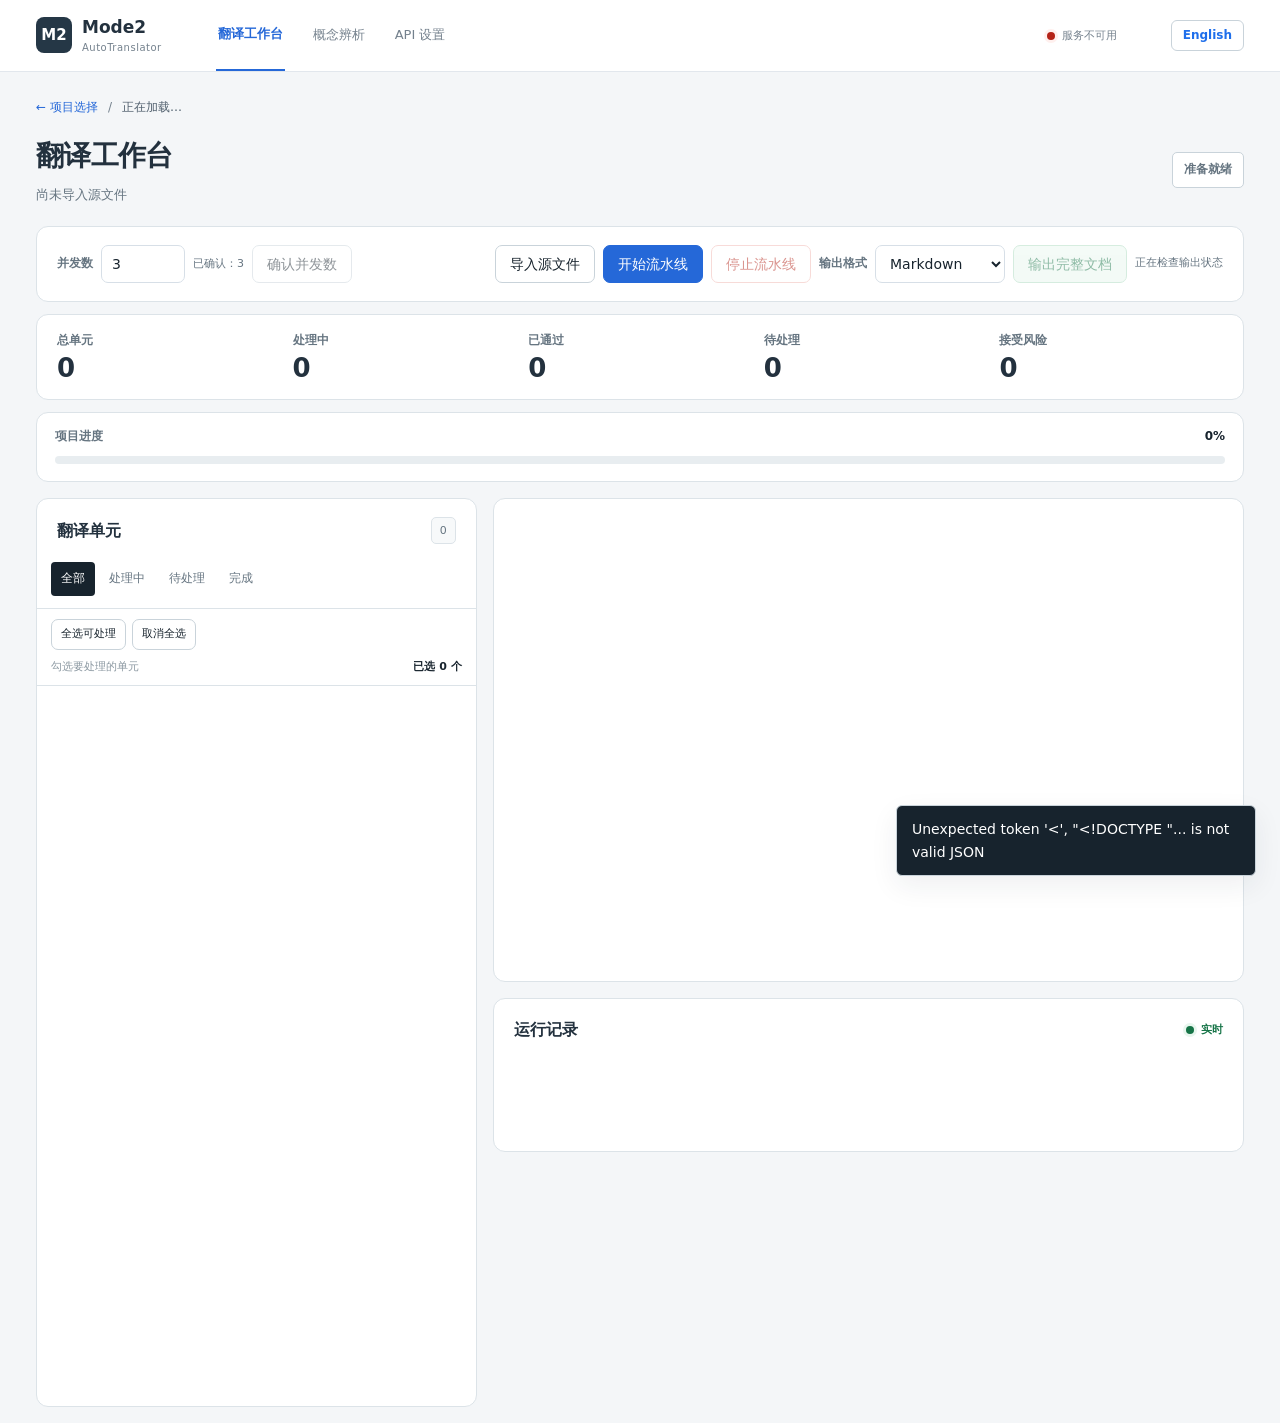
==== commit 4e65d912: "Release v0.2.0 with bilingual interface" ====
--- a/static/index.html
+++ b/static/index.html
@@ -4,10 +4,11 @@
   <meta charset="utf-8">
   <meta name="viewport" content="width=device-width, initial-scale=1">
   <title>翻译工作台 · Mode2 AutoTranslator</title>
-  <link rel="stylesheet" href="/static/styles.css?v=20260924-pdf-character-recovery-r1">
-  <link rel="stylesheet" href="/static/shell.css?v=20260910-workbench-unify-r3">
-  <script src="/static/quality.js?v=20260920-omitted-count-r1" defer></script>
-  <script src="/static/app.js?v=20260924-pdf-character-recovery-r1" defer></script>
+  <link rel="stylesheet" href="/static/styles.css?v=20260927-english-ui-r3">
+  <link rel="stylesheet" href="/static/shell.css?v=20260927-english-ui-r1">
+  <script src="/static/i18n.js?v=20260927-bilingual-r10" defer></script>
+  <script src="/static/quality.js?v=20260927-english-ui-r1" defer></script>
+  <script src="/static/app.js?v=20260927-english-ui-r1" defer></script>
 </head>
 <body class="workbench-page">
   <div class="app-shell">
@@ -25,6 +26,7 @@
         <span id="connectionDot" class="status-dot"></span>
         <span id="connectionText">正在连接</span>
       </span>
+      <button id="languageToggle" class="language-switch" type="button" data-i18n-ignore="true">English</button>
     </header>
 
     <main>
--- a/static/styles.css
+++ b/static/styles.css
@@ -73,6 +73,19 @@
 .brand-name { font-weight: 750; letter-spacing: 0; }
 .brand-meta, .metric-note { color: var(--muted); font-size: 12px; margin-top: 3px; }
 .topbar-status { gap: 8px; color: var(--muted); font-size: 12px; }
+.language-switch {
+  flex: 0 0 auto;
+  border: 1px solid var(--line-strong);
+  border-radius: 6px;
+  background: var(--surface);
+  color: var(--blue);
+  padding: 7px 11px;
+  font-size: 12px;
+  font-weight: 650;
+  line-height: 1.2;
+  white-space: nowrap;
+}
+.language-switch:hover { background: var(--blue-soft); border-color: var(--blue); }
 .status-dot, .live-dot {
   width: 8px;
   height: 8px;
@@ -353,7 +366,10 @@
 }
 
 @media (max-width: 820px) {
-  .topbar { padding: 14px 18px; align-items: flex-start; }
+  .topbar { padding: 14px 18px; align-items: center; flex-wrap: wrap; gap: 10px 14px; }
+  .brand-lockup { flex: 1 1 150px; min-width: 0; }
+  .topbar-status { flex: 1 1 220px; min-width: 0; }
+  .topbar-status #connectionText { max-width: 120px; overflow: hidden; text-overflow: ellipsis; white-space: nowrap; }
   .topbar-status { flex-wrap: wrap; justify-content: flex-end; }
   main { padding: 22px 16px 32px; }
   .control-actions { width: 100%; margin-left: 0; }
@@ -365,6 +381,9 @@
 
 @media (max-width: 560px) {
   .brand-meta, .protocol-tag { display: none; }
+  .topbar { padding: 12px 16px; gap: 8px 12px; }
+  .brand-lockup { flex: 1 1 130px; }
+  .topbar-status { flex: 1 0 100%; width: 100%; }
   .topbar-status { font-size: 11px; }
   h1 { font-size: 23px; }
   .metrics-grid { grid-template-columns: repeat(2, minmax(0, 1fr)); }
@@ -381,6 +400,8 @@
   .action-group-left, .action-group-edit, .action-group-final { justify-content: flex-start; flex-wrap: wrap; }
   .action-group-final { justify-content: flex-end; }
   .action-group-edit { min-height: 36px; }
+  .settings-main, .settings-main > *, .segmentation-heading, .segmentation-help, .segmentation-resegment { min-width: 0; }
+  .segmentation-help { overflow-wrap: anywhere; }
 }
 
 @media (prefers-reduced-motion: reduce) {
@@ -553,3 +574,23 @@
   .workbench-page .stats-strip { grid-template-columns: repeat(2, minmax(0, 1fr)); padding: 14px 15px; }
   .workbench-page .stat strong { font-size: 22px; }
 }
+
+@media (max-width: 820px) {
+  .workbench-page .control-strip .control-row,
+  .workbench-page .control-strip .concurrency-control,
+  .workbench-page .control-strip .control-actions { min-width: 0; }
+  .workbench-page .control-strip .output-status-text { flex: 1 1 100%; max-width: none; }
+}
+
+@media (max-width: 560px) {
+  .workbench-page .control-strip .control-actions > .button {
+    min-width: 0;
+    max-width: 100%;
+    height: auto;
+    min-height: 38px;
+    padding: 7px 14px;
+    line-height: 1.25;
+    white-space: normal;
+  }
+  .workbench-page .control-strip #outputFormatSelect { max-width: 100%; }
+}
--- a/static/shell.css
+++ b/static/shell.css
@@ -147,18 +147,29 @@
 
 @media (max-width: 800px) {
   .topbar {
-    gap: 20px;
+    display: grid;
+    grid-template-columns: minmax(0, 1fr) auto auto;
+    grid-template-areas: "brand status language" "nav nav nav";
+    gap: 10px 12px;
     height: auto;
     min-height: 66px;
-    flex-wrap: wrap;
+    align-items: center;
     padding: 14px 20px;
-    row-gap: 12px;
-  }
+  }
+  .topbar > .brand { grid-area: brand; min-width: 0; }
+  .topbar > .connection-state { grid-area: status; justify-self: end; margin-left: 0; max-width: 150px; min-width: 0; }
+  .topbar > .connection-state #connectionText { overflow: hidden; text-overflow: ellipsis; }
+  .topbar > .language-switch { grid-area: language; justify-self: end; }
   .app-nav {
-    order: 3;
+    grid-area: nav;
+    order: 0;
     width: 100%;
-    gap: 24px;
-  }
+    height: auto;
+    gap: 16px;
+    overflow-x: auto;
+    scrollbar-width: none;
+  }
+  .app-nav::-webkit-scrollbar { display: none; }
   .app-nav a {
     padding: 6px 0;
   }
@@ -195,4 +206,6 @@
     gap: 5px 8px;
     font-size: 11px;
   }
-}
+  .topbar { grid-template-columns: minmax(0, 1fr) auto auto; gap: 8px; padding: 12px 16px; }
+  .app-nav { gap: 12px; }
+}
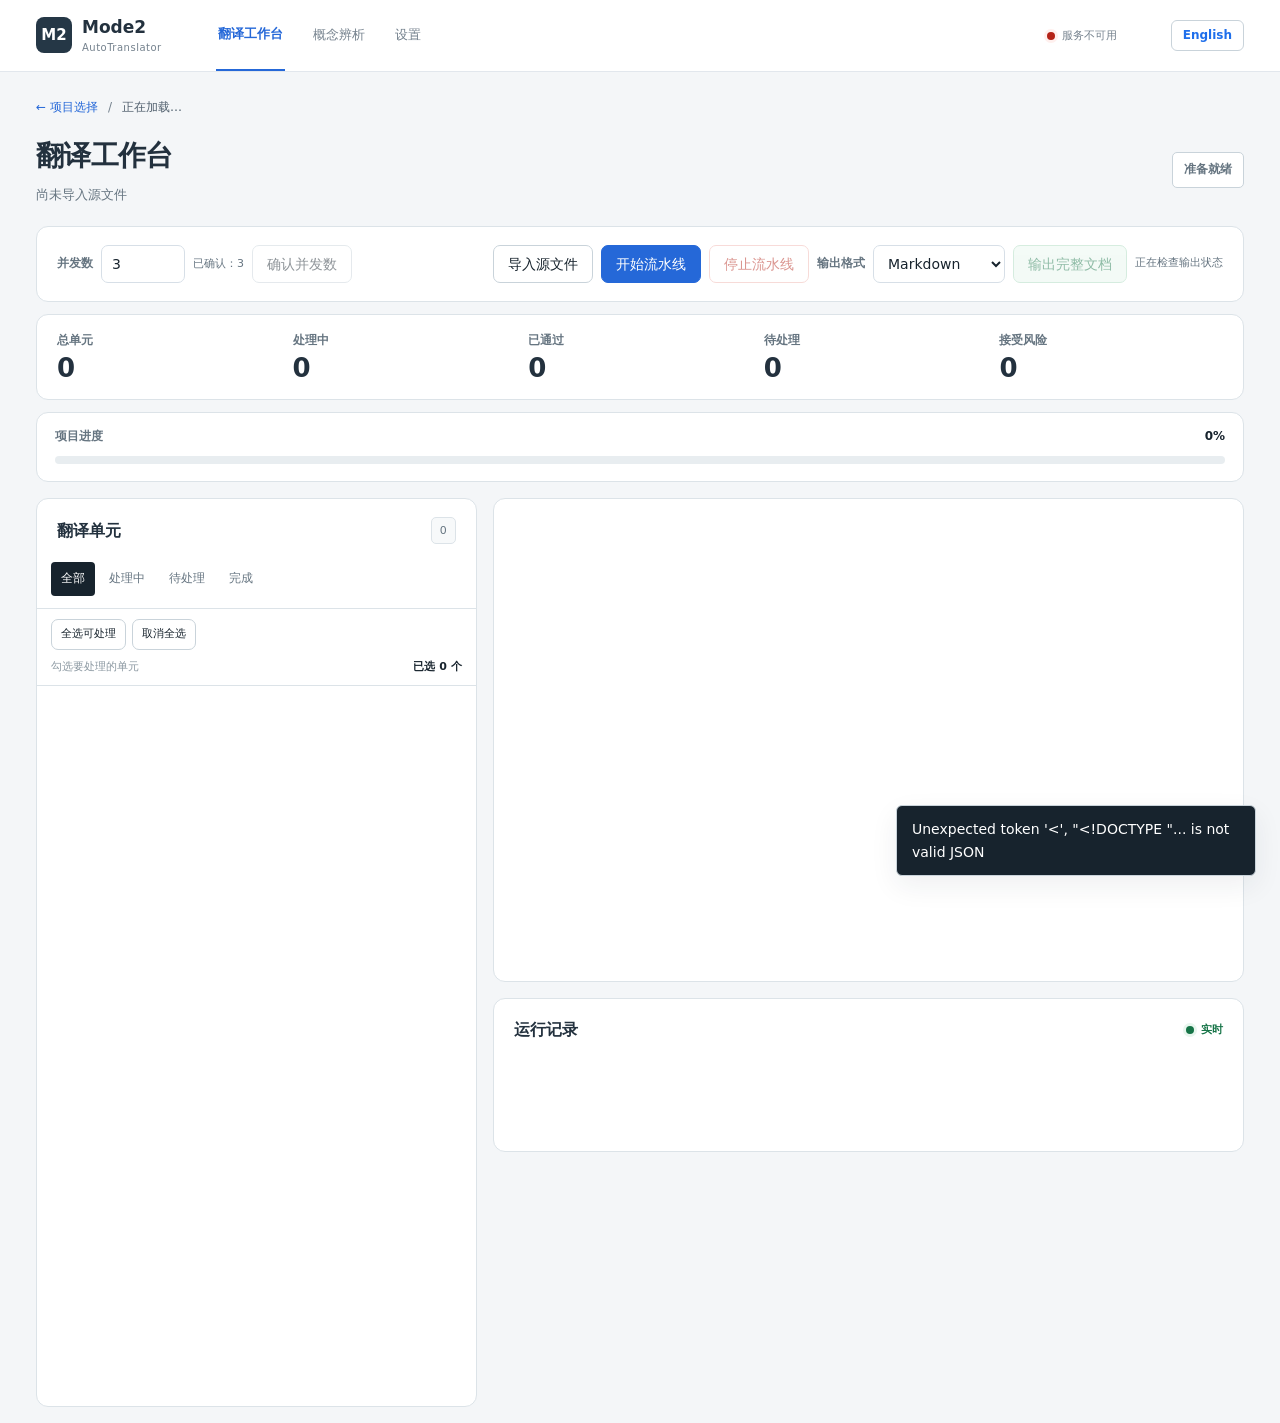
==== commit 67de1e06: "Release v0.2.3: API presets and document export" ====
--- a/static/index.html
+++ b/static/index.html
@@ -6,9 +6,10 @@
   <title>翻译工作台 · Mode2 AutoTranslator</title>
   <link rel="stylesheet" href="/static/styles.css?v=20260927-english-ui-r3">
   <link rel="stylesheet" href="/static/shell.css?v=20260927-english-ui-r1">
-  <script src="/static/i18n.js?v=20260927-bilingual-r10" defer></script>
-  <script src="/static/quality.js?v=20260927-english-ui-r1" defer></script>
-  <script src="/static/app.js?v=20260927-english-ui-r1" defer></script>
+  <script src="/static/i18n.js?v=20260929-nav-settings" defer></script>
+  <script src="/static/session.js?v=20260927-session-r1" defer></script>
+  <script src="/static/quality.js?v=20260927-english-ui-r3" defer></script>
+  <script src="/static/app.js?v=20260928-docx-r1" defer></script>
 </head>
 <body class="workbench-page">
   <div class="app-shell">
@@ -20,7 +21,7 @@
       <nav class="app-nav" aria-label="工作区导航">
         <a id="workbenchNavLink" class="active" aria-current="page" href="/editor">翻译工作台</a>
         <a id="qualityEntryLink" href="/quality">概念辨析</a>
-        <a href="/settings">API 设置</a>
+        <a href="/settings">设置</a>
       </nav>
       <span class="connection-state" role="status">
         <span id="connectionDot" class="status-dot"></span>
@@ -60,6 +61,7 @@
               <option value="text">TXT</option>
               <option value="pdf">PDF</option>
               <option value="epub">EPUB</option>
+              <option value="docx">Word (.docx)</option>
             </select>
             <button id="exportButton" class="button success" disabled>输出完整文档</button>
             <span id="outputStatusText" class="output-status-text" aria-live="polite">正在检查输出状态</span>
